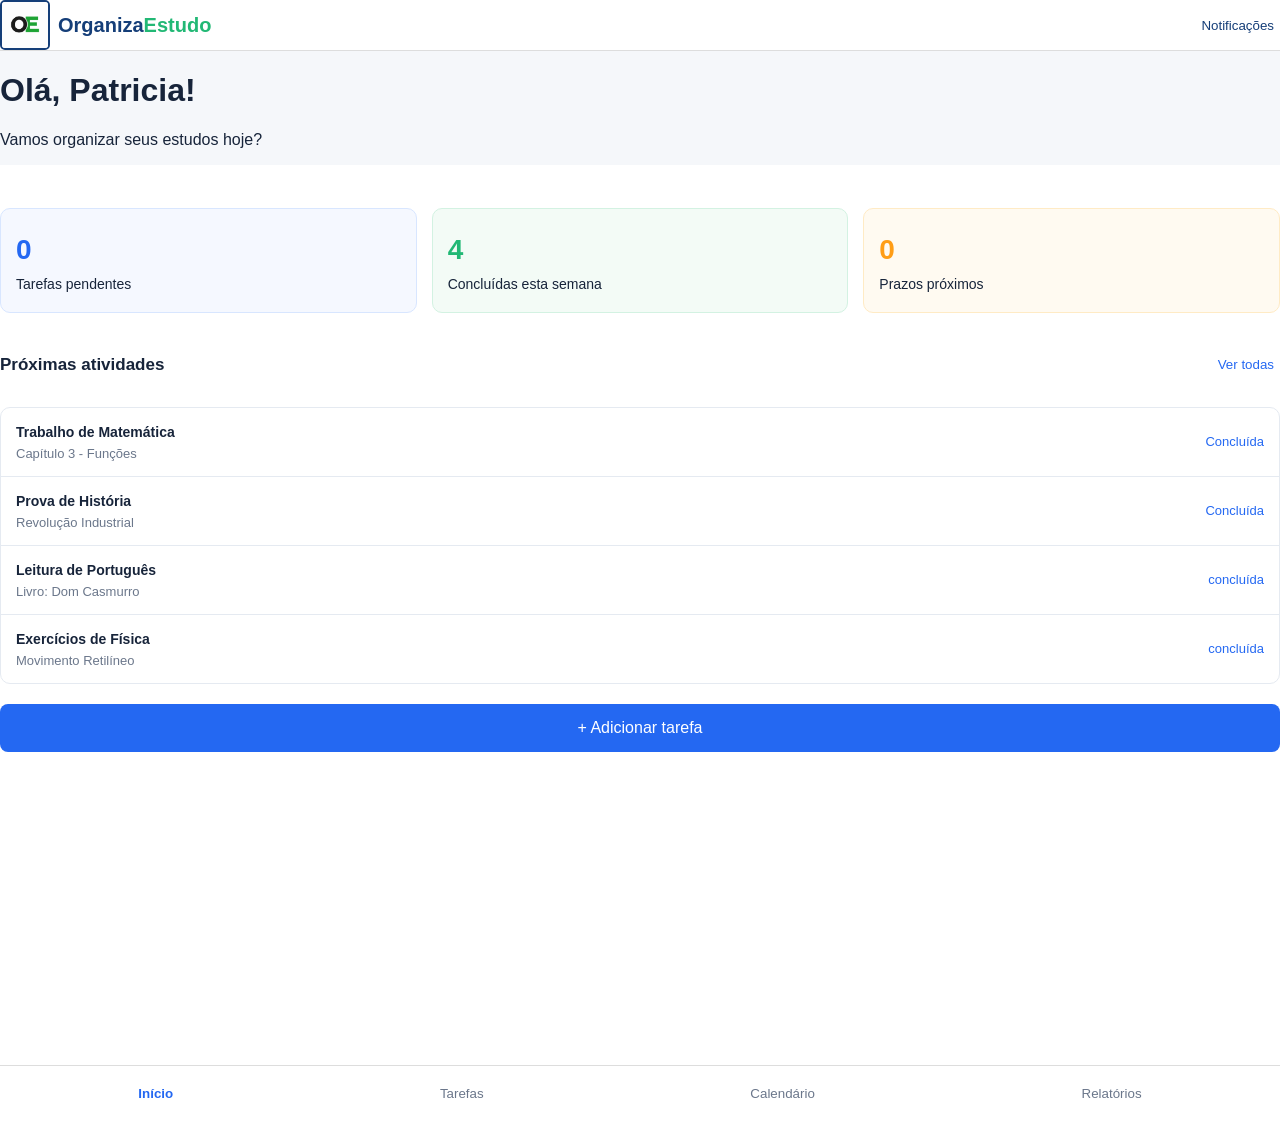
==== index.html @ 3ef1f981 "Eu dou" ====
<!DOCTYPE html>
<html lang="pt-BR">
<head>
    <meta charset="UTF-8">
    <meta name="viewport" content="width=device-width, initial-scale=1.0">
    <title>OrganizaEstudo</title>
    <link rel="stylesheet" href="style.css">
</head>

<body>

    <header>
    

        <div class="logo">
            <img src="logo.png" alt="Logo" class="desenho">
            <h2>Organiza<span>Estudo</span></h2>
        </div>

        <button id="sino">Notificações</button>
    </header>
        <h1>Olá, Patricia!</h1>
        <p>Vamos organizar seus estudos hoje?</p>
       
    <main>

            <br>
        <section class="resumo">
            <div class="cartao azul">
                <h2 id="pendentes">0</h2>
                <p>Tarefas pendentes</p>
            </div>

            <div class="cartao verde">
                <h2 id="concluidas">4</h2>
                <p>Concluídas esta semana</p>
            </div>

            <div class="cartao laranja">
                <h2>0</h2>
                <p>Prazos próximos</p>
            </div>

        </section>
         
        <section>
            <div class="titulo">
                <h3>Próximas atividades</h3>
                <button id="verTodas">Ver todas</button>
            </div>

            <div id="listaTarefas">

                <label class="tarefa">
                    
                    <div>
                        <strong>Trabalho de Matemática</strong>
                        <p>Capítulo 3 - Funções</p>
                    </div>
                    <span>Concluída</span>
                </label>

                <label class="tarefa">
                    <div>
                        <strong>Prova de História</strong>
                        <p>Revolução Industrial</p>
                    </div>
                    <span>Concluída</span>
                </label>

                <label class="tarefa">
                    <div>
                        <strong>Leitura de Português</strong>
                        <p>Livro: Dom Casmurro</p>
                    </div>
                    <span>concluída</span>
                </label>

                <label class="tarefa">
                    <div>
                        <strong>Exercícios de Física</strong>
                        <p>Movimento Retilíneo</p>
                    </div>
                    <span>concluída</span>
                </label>

            </div>
        </section>
        
        <button id="adicionar">+ Adicionar tarefa</button>
    </main>

    <footer>
        <button class="ativo">Início</button>
        <button id="tarefas">Tarefas</button>
        <button id="calendario">Calendário</button>
        <button id="relatorios">Relatórios</button>
    </footer>

    <script src="script.js"></script>

    </main>
</body>
</html>
---- style.css ----
* {
    box-sizing: border-box;
}

body {
    margin: 0;
    font-family: Arial, sans-serif;
    color: #17243a;
    background: #f5f7fa;
}

header {
    background: white;
    display: flex;
    align-items: center;
    justify-content: space-between;
    border-bottom: 1px solid #ddd;
}

button {
    cursor: pointer;
    font-family: Arial, sans-serif;
}

header button {
    background: white;
    border: none;
    color: #153e78;
}

#menu {
    font-size: 24px;
}

.logo {
    height: 50px;
    width: 50px;

    display: flex;
    align-items: center;
    gap: 8px;
}

.logo h2 {
    font-size: 20px;
    margin: 0;
    color: #153e78;
}

.logo h2 span {
    color: #22b875;
}

.logo img {
    width: 100%;
    height: 100%;
}
.desenho {
    border: 2px solid #153e78;
    border-radius: 5px;
    font-weight: bold;
    color: #153e78;
}

main {
    width: 100%;
    max-width: none;
    min-height: calc(100vh - 100px);
    margin: 0;
    margin-top:0;
    background: white;
    min-height: 100vh;
}


main p {
    color: #6b778b;
    margin-top: 0;
}

.resumo {
    display: flex;
    gap: 15px;
    margin: 25px 0;
}

.cartao {
    flex: 1;
    padding: 15px;
    border: 1px solid;
    border-radius: 10px;
}

.cartao h2 {
    font-size: 28px;
    margin: 10px 0;
}

.cartao p {
    font-size: 14px;
    margin-bottom: 5px;
    color: #17243a;
}

.azul {
    background: #f5f8ff;
    border-color: #d8e6ff;
    color: #2468f2;
}

.verde {
    background: #f3fbf6;
    border-color: #d3f2e2;
    color: #22b875;
}

.laranja {
    background: #fffaf1;
    border-color: #ffebc5;
    color: #ff9d16;
}

.titulo {
    display: flex;
    align-items: center;
    justify-content: space-between;
    margin-bottom: 15px;
}

.titulo h3 {
    font-size: 17px;
}

#verTodas {
    border: none;
    background: white;
    color: #2468f2;
}

#listaTarefas {
    border: 1px solid #e5eaf1;
    border-radius: 10px;
    overflow: hidden;
}

.tarefa {
    display: flex;
    align-items: center;
    gap: 12px;
    padding: 15px;
    border-bottom: 1px solid #e5eaf1;
    cursor: pointer;
}

.tarefa:last-child {
    border-bottom: none;
}

.tarefa div {
    flex: 1;
}

.tarefa strong {
    font-size: 14px;
}

.tarefa p {
    margin: 5px 0 0;
    font-size: 13px;
    color: #6b778b;
}

.tarefa span {
    color: #2468f2;
    font-size: 13px;
}

.tarefa.concluida strong,
.tarefa.concluida p {
    text-decoration: line-through;
    color: #888;
}

#adicionar {
    width: 100%;
    padding: 15px;
    margin-top: 20px;
    background: #2468f2;
    color: white;
    border: none;
    border-radius: 8px;
    font-size: 16px;
}

#adicionar:hover {
    background: #1558df;
}

footer {
    display: flex;
    justify-content: space-around;
    background: white;
    border-top: 1px solid #ddd;
    padding: 15px 5px;
}

footer button {
    border: none;
    background: white;
    color: #6b778b;
    padding: 5px;
}

footer .ativo {
    color: #2468f2;
    font-weight: bold;
}

@media (max-width: 500px) {
    header {
        padding: 15px 10px;
    }

    .logo h2 {
        font-size: 16px;
    }

    #sino {
        font-size: 11px;
    }

    main {
        padding: 20px 12px;
    }

    .resumo {
        gap: 7px;
    }

    .cartao {
        padding: 10px;
    }

    .cartao p {
        font-size: 12px;
    }

    .tarefa {
        gap: 8px;
        padding: 12px 8px;
    }

    .tarefa strong {
        font-size: 12px;
    }

    .tarefa p,
    .tarefa span {
        font-size: 11px;
    }

    footer button {
        font-size: 12px;
    }
}
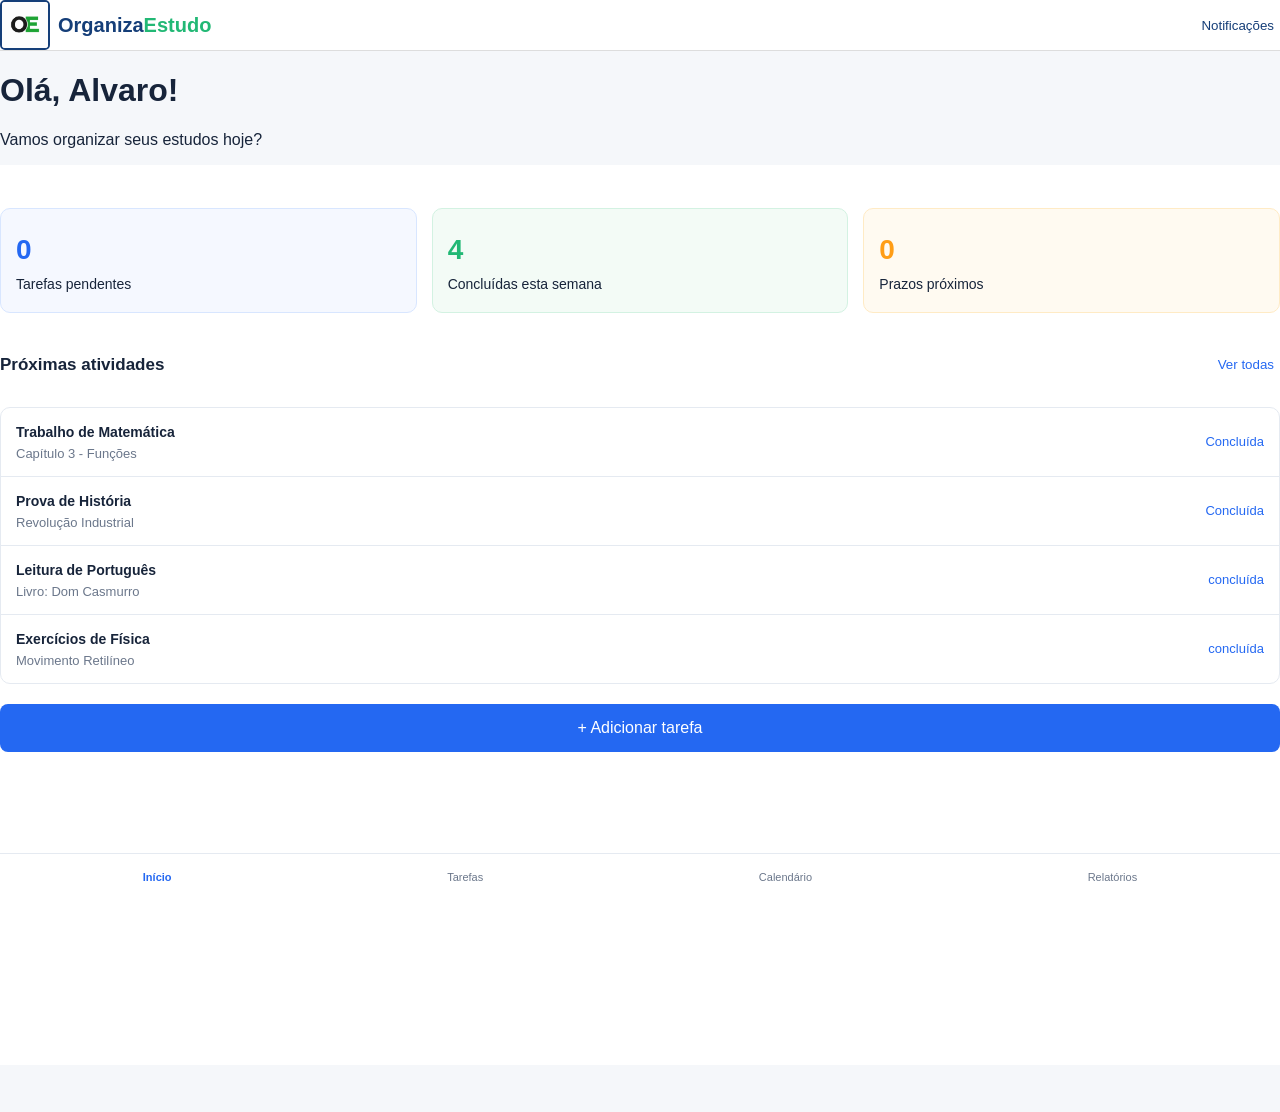
==== commit e1ddf8e2: "uv" ====
--- a/index.html
+++ b/index.html
@@ -19,7 +19,7 @@
 
         <button id="sino">Notificações</button>
     </header>
-        <h1>Olá, Patricia!</h1>
+        <h1>Olá, Alvaro!</h1>
         <p>Vamos organizar seus estudos hoje?</p>
        
     <main>
--- a/style.css
+++ b/style.css
@@ -26,10 +26,6 @@
     background: white;
     border: none;
     color: #153e78;
-}
-
-#menu {
-    font-size: 24px;
 }
 
 .logo {
@@ -199,15 +195,19 @@
 footer {
     display: flex;
     justify-content: space-around;
-    background: white;
-    border-top: 1px solid #ddd;
-    padding: 15px 5px;
+    align-items: center;
+    padding: 12px 5px;
+    background: white;
+    border-top: 1px solid #e5eaf1;
+    position: sticky;
+    bottom: 0;
 }
 
 footer button {
     border: none;
     background: white;
     color: #6b778b;
+    font-size: 11px;
     padding: 5px;
 }
 
